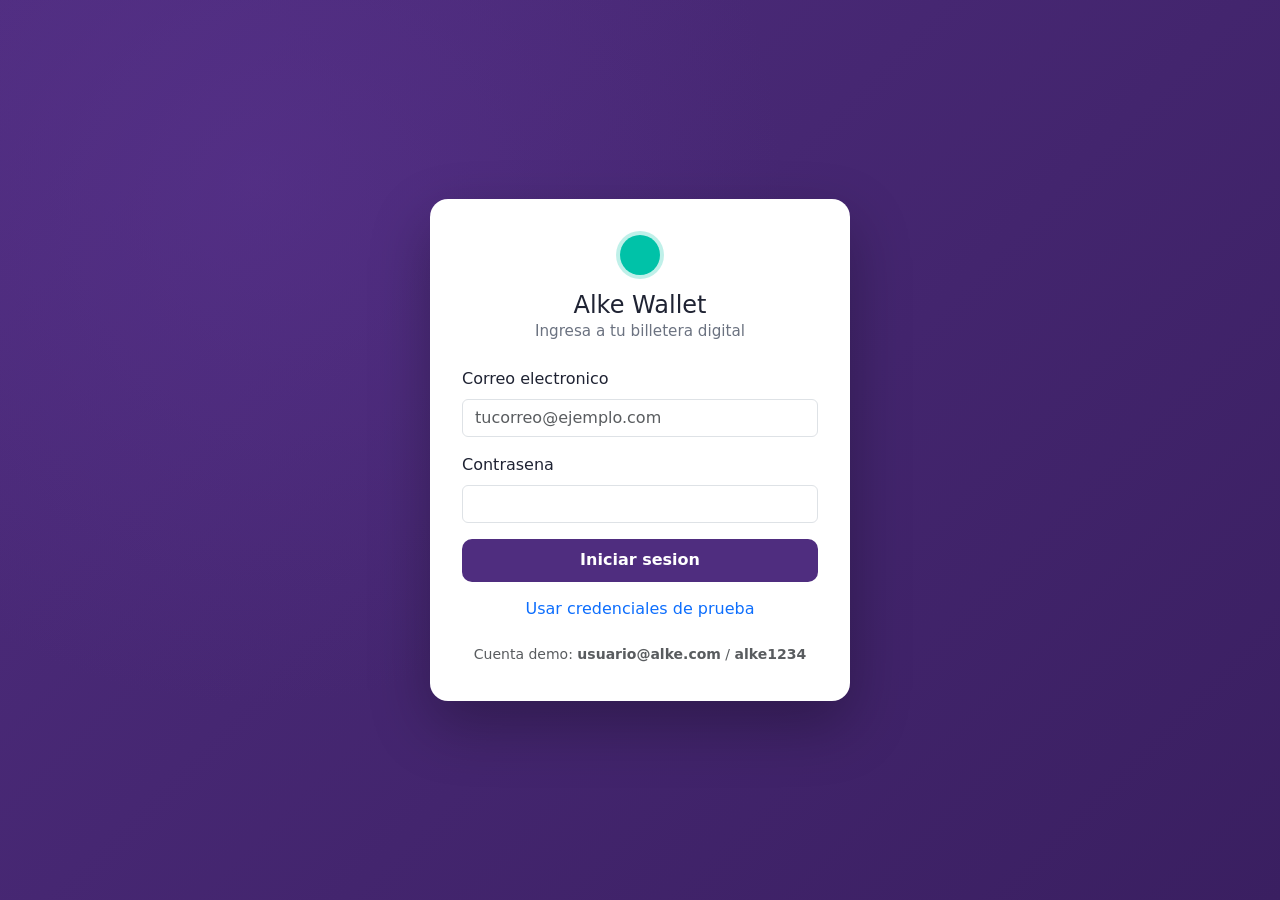
==== deposit.html @ 386d0d73 "Administracion de fondos: depositos y retiros - Formulario de deposito/retiro con validacion de mont" ====
<!DOCTYPE html>
<html lang="es">
<head>
  <meta charset="UTF-8">
  <meta name="viewport" content="width=device-width, initial-scale=1">
  <title>Depositar &middot; Alke Wallet</title>
  <link rel="stylesheet" href="https://cdn.jsdelivr.net/npm/bootstrap@5.3.3/dist/css/bootstrap.min.css">
  <link rel="stylesheet" href="assets/css/styles.css">
</head>
<body>
  <div id="navbar"></div>

  <main class="container aw-page">
    <div class="row justify-content-center">
      <div class="col-lg-7">
        <h1 class="h4 mb-3">Administracion de fondos</h1>

        <div class="aw-hero mb-4">
          <p class="mb-1 text-white-50">Saldo actual</p>
          <div class="saldo" id="saldoDeposito">$0</div>
        </div>

        <div id="msgDeposito" class="alert d-none" role="alert"></div>

        <form id="formDeposito" class="aw-forms-card" novalidate>
          <fieldset class="mb-3">
            <legend class="form-label">Tipo de operacion</legend>
            <div class="form-check form-check-inline">
              <input class="form-check-input" type="radio" name="operacion" id="opDeposito" value="deposito" checked>
              <label class="form-check-label" for="opDeposito">Deposito</label>
            </div>
            <div class="form-check form-check-inline">
              <input class="form-check-input" type="radio" name="operacion" id="opRetiro" value="retiro">
              <label class="form-check-label" for="opRetiro">Retiro</label>
            </div>
          </fieldset>

          <div class="mb-3">
            <label for="monto" class="form-label">Monto (CLP)</label>
            <input type="number" class="form-control" id="monto" min="1" step="1" required>
            <div class="invalid-feedback">Ingresa un monto mayor a 0.</div>
          </div>

          <div class="mb-3">
            <label for="descripcion" class="form-label">Descripcion (opcional)</label>
            <input type="text" class="form-control" id="descripcion" maxlength="60">
          </div>

          <button type="submit" class="btn btn-aw w-100">Realizar operacion</button>
        </form>
      </div>
    </div>
  </main>

  <footer class="aw-footer">Alke Wallet &middot; Proyecto formativo &mdash; Erick Noguera</footer>

  <script src="https://code.jquery.com/jquery-3.7.1.min.js"></script>
  <script src="https://cdn.jsdelivr.net/npm/bootstrap@5.3.3/dist/js/bootstrap.bundle.min.js"></script>
  <script src="assets/js/app.js"></script>
  <script src="assets/js/deposit.js"></script>
</body>
</html>
---- assets/css/styles.css ----
/* ============================================================
   Alke Wallet - Estilos generales
   Paleta fintech: violeta corporativo + acento turquesa
   ============================================================ */

:root {
  --aw-primary: #4f2d7f;
  --aw-primary-dark: #3a1f61;
  --aw-accent: #00c2a8;
  --aw-bg: #f4f5fb;
  --aw-text: #1f2333;
  --aw-muted: #6b7280;
  --aw-danger: #e5484d;
  --aw-success: #1a9d6e;
}

* { box-sizing: border-box; }

body {
  margin: 0;
  font-family: "Segoe UI", system-ui, -apple-system, Roboto, Arial, sans-serif;
  background: var(--aw-bg);
  color: var(--aw-text);
}

/* ---------- Marca ---------- */
.aw-logo-dot {
  display: inline-block;
  width: 14px;
  height: 14px;
  border-radius: 50%;
  background: var(--aw-accent);
  box-shadow: 0 0 0 4px rgba(0, 194, 168, .25);
  vertical-align: middle;
  margin-right: 4px;
}
.aw-logo-lg {
  width: 40px;
  height: 40px;
  margin: 0 auto 1rem;
  display: block;
}

/* ---------- Navbar ---------- */
.aw-navbar {
  background: linear-gradient(90deg, var(--aw-primary), var(--aw-primary-dark));
  box-shadow: 0 2px 12px rgba(0, 0, 0, .12);
}
.aw-badge-saldo {
  background: rgba(255, 255, 255, .15);
  color: #fff;
  font-weight: 600;
  padding: .5em .8em;
}

/* ---------- Pantallas de autenticacion / splash ---------- */
.aw-auth,
.aw-splash {
  min-height: 100vh;
  display: flex;
  align-items: center;
  justify-content: center;
  background: radial-gradient(circle at 20% 20%, rgba(91, 52, 145, .48), transparent 42%),
              linear-gradient(135deg, var(--aw-primary), var(--aw-primary-dark));
  padding: 1.5rem;
}
.aw-splash {
  color: #fff;
  text-align: center;
}

.aw-auth-card {
  width: 100%;
  max-width: 420px;
  background: #fff;
  border-radius: 18px;
  padding: 2.25rem 2rem;
  box-shadow: 0 24px 60px rgba(0, 0, 0, .28);
}
.aw-auth-card h1 {
  font-size: 1.5rem;
  margin: .25rem 0 0;
}
.aw-auth-card .aw-sub {
  color: var(--aw-muted);
  font-size: .95rem;
  margin-bottom: 1.5rem;
}

/* ---------- Contenido interno ---------- */
.aw-page { padding: 2rem 0 3rem; }

.aw-hero {
  background: linear-gradient(120deg, var(--aw-primary), #6b3fb0);
  color: #fff;
  border-radius: 18px;
  padding: 1.75rem;
  margin-bottom: 1.5rem;
}
.aw-hero .saldo {
  font-size: 2.25rem;
  font-weight: 700;
}

/* ---------- Tarjetas resumen ---------- */
.aw-card-anim { position: relative; }

.aw-summary-card {
  background: #fff;
  border: none;
  border-radius: 16px;
  box-shadow: 0 8px 24px rgba(31, 35, 51, .06);
  height: 100%;
}
.aw-summary-card .label {
  color: var(--aw-muted);
  font-size: .8rem;
  text-transform: uppercase;
  letter-spacing: .04em;
}
.aw-summary-card .value {
  font-size: 1.5rem;
  font-weight: 700;
}

/* ---------- Indicadores de movimiento ---------- */
.aw-dot {
  display: inline-block;
  width: 8px;
  height: 8px;
  border-radius: 50%;
  margin-right: 6px;
}
.aw-dot-in { background: var(--aw-success); }
.aw-dot-out { background: var(--aw-danger); }

/* ---------- Botones ---------- */
.btn-aw {
  background: var(--aw-primary);
  color: #fff;
  border: none;
  border-radius: 10px;
  padding: .6rem 1.2rem;
  font-weight: 600;
}
.btn-aw:hover,
.btn-aw:focus {
  background: var(--aw-primary-dark);
  color: #fff;
}
.btn-aw-accent {
  background: var(--aw-accent);
  color: #04312b;
  border: none;
  border-radius: 10px;
  font-weight: 600;
}
.btn-aw-accent:hover,
.btn-aw-accent:focus {
  filter: brightness(.95);
  color: #04312b;
}

/* ---------- Tabla de movimientos ---------- */
.aw-table-wrap {
  background: #fff;
  border-radius: 16px;
  padding: 1rem 1.25rem;
  box-shadow: 0 8px 24px rgba(31, 35, 51, .06);
}
#tablaMovimientos { margin: 0; }
#tablaMovimientos thead th {
  border: none;
  color: var(--aw-muted);
  font-size: .78rem;
  text-transform: uppercase;
  letter-spacing: .04em;
}
.badge.aw-badge-deposito { background: #e6f7f1; color: #0c7a55; }
.badge.aw-badge-recibido { background: #e8f0ff; color: #2551b8; }
.badge.aw-badge-enviado  { background: #fdeaea; color: #b3282c; }
.badge.aw-badge-retiro   { background: #fff3e0; color: #a15c00; }

/* ---------- Formularios ---------- */
.aw-forms-card {
  background: #fff;
  border-radius: 16px;
  padding: 1.75rem;
  box-shadow: 0 8px 24px rgba(31, 35, 51, .06);
}
.aw-forms-card legend {
  font-size: 1rem;
  font-weight: 500;
}

/* ---------- Autocompletar (jQuery UI) ---------- */
.ui-autocomplete {
  z-index: 1080;
  max-height: 240px;
  overflow-y: auto;
  border-radius: 10px;
}

/* ---------- Pie ---------- */
footer.aw-footer {
  text-align: center;
  color: var(--aw-muted);
  padding: 1.5rem 0;
  font-size: .85rem;
}

@media (max-width: 576px) {
  .aw-hero .saldo { font-size: 1.9rem; }
  .aw-auth-card { padding: 1.75rem 1.25rem; }
}
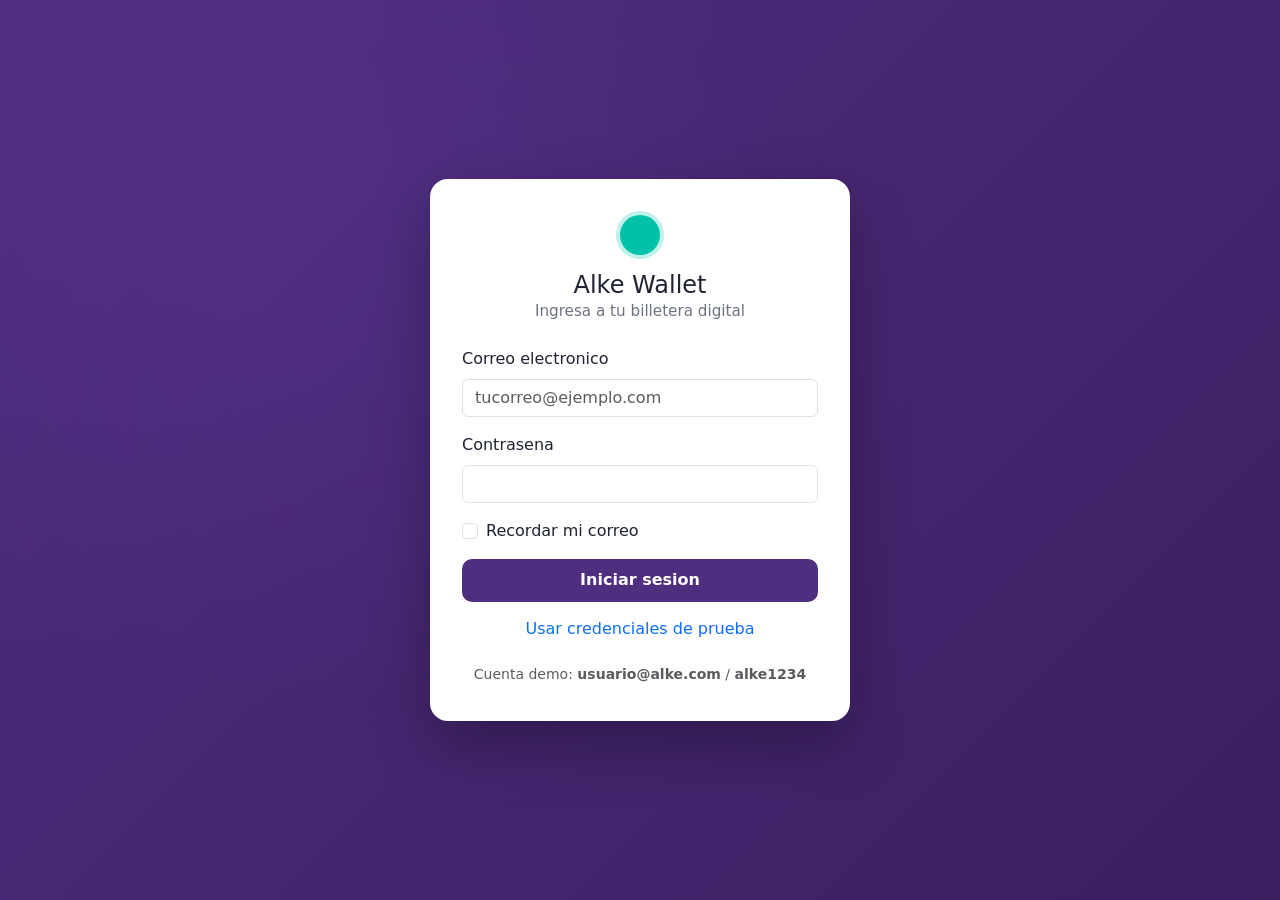
==== commit 1fd7ccdd: "Agrega botones de monto rapido en depositos - Grupo de botones ($5.000 a $50.000) que rellenan el ca" ====
--- a/deposit.html
+++ b/deposit.html
@@ -42,6 +42,16 @@
           </div>
 
           <div class="mb-3">
+            <span class="form-label d-block">Montos rapidos</span>
+            <div class="btn-group btn-group-sm flex-wrap" role="group" id="montosRapidos">
+              <button type="button" class="btn btn-outline-secondary" data-monto="5000">$5.000</button>
+              <button type="button" class="btn btn-outline-secondary" data-monto="10000">$10.000</button>
+              <button type="button" class="btn btn-outline-secondary" data-monto="20000">$20.000</button>
+              <button type="button" class="btn btn-outline-secondary" data-monto="50000">$50.000</button>
+            </div>
+          </div>
+
+          <div class="mb-3">
             <label for="descripcion" class="form-label">Descripcion (opcional)</label>
             <input type="text" class="form-control" id="descripcion" maxlength="60">
           </div>
